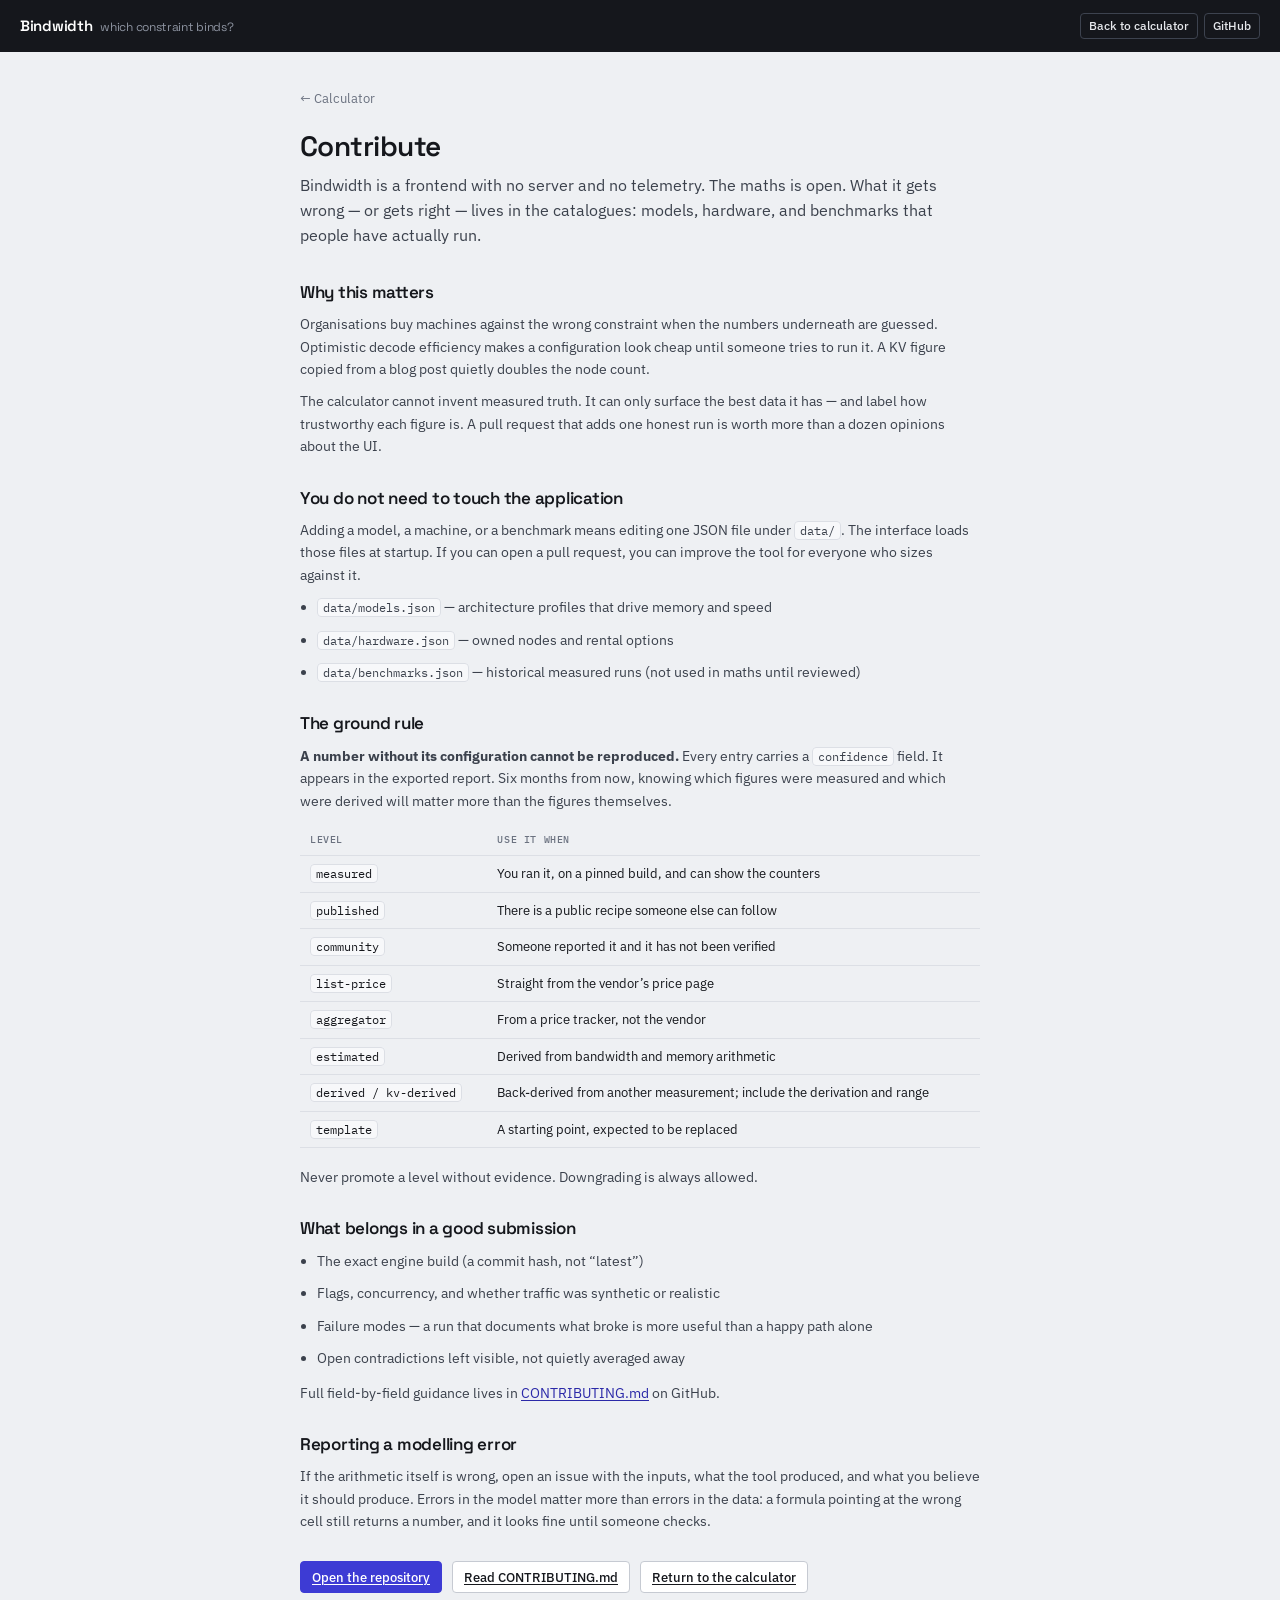
==== contribute.html @ a0e7122f "Publish realistic LLM sizing calculator Add evidence-aware capacity, TCO, eligibility, migration, an" ====
<!doctype html>
<html lang="en">
<head>
<meta charset="utf-8" />
<meta name="viewport" content="width=device-width, initial-scale=1, viewport-fit=cover" />
<title>Contribute — Bindwidth</title>
<meta name="description" content="Why Bindwidth needs measured runs, and how to contribute a model, machine, or benchmark by editing one JSON file." />
<meta name="author" content="Juxhin Radhima" />
<meta name="color-scheme" content="light" />

<link rel="preconnect" href="https://fonts.googleapis.com" />
<link rel="preconnect" href="https://fonts.gstatic.com" crossorigin />
<link href="https://fonts.googleapis.com/css2?family=IBM+Plex+Mono:wght@400;500;600&family=IBM+Plex+Sans:wght@400;500;600&family=Space+Grotesk:wght@500;600;700&display=swap" rel="stylesheet" />
<link rel="stylesheet" href="./assets/styles.css?v=11" />
<link rel="icon" href="data:image/svg+xml,<svg xmlns='http://www.w3.org/2000/svg' viewBox='0 0 32 32'><rect width='32' height='32' rx='6' fill='%2315171c'/><rect x='6' y='8' width='9' height='3.5' rx='1.75' fill='%23565d6b'/><rect x='6' y='14.25' width='20' height='3.5' rx='1.75' fill='%23d4870f'/><rect x='6' y='20.5' width='13' height='3.5' rx='1.75' fill='%23565d6b'/></svg>" />
</head>
<body>
  <header class="masthead masthead-solo">
    <a class="wordmark" href="./" style="color:#fff;text-decoration:none">
      Bindwidth <span class="dim">which constraint binds?</span>
    </a>
    <div class="spacer"></div>
    <div class="masthead-tools">
      <div class="masthead-actions">
        <a class="btn ghost-dark sm" href="./">Back to calculator</a>
        <a class="btn ghost-dark sm" href="https://github.com/juxhinr/bindwidth" target="_blank" rel="noopener">GitHub</a>
      </div>
    </div>
  </header>

  <main class="page">
    <a class="page-back" href="./">← Calculator</a>
    <h1>Contribute</h1>
    <p class="lede">
      Bindwidth is a frontend with no server and no telemetry. The maths is open.
      What it gets wrong — or gets right — lives in the catalogues: models, hardware,
      and benchmarks that people have actually run.
    </p>

    <h2>Why this matters</h2>
    <p>
      Organisations buy machines against the wrong constraint when the numbers underneath
      are guessed. Optimistic decode efficiency makes a configuration look cheap until
      someone tries to run it. A KV figure copied from a blog post quietly doubles the
      node count.
    </p>
    <p>
      The calculator cannot invent measured truth. It can only surface the best data it
      has — and label how trustworthy each figure is. A pull request that adds one honest
      run is worth more than a dozen opinions about the UI.
    </p>

    <h2>You do not need to touch the application</h2>
    <p>
      Adding a model, a machine, or a benchmark means editing one JSON file under
      <code>data/</code>. The interface loads those files at startup. If you can open a
      pull request, you can improve the tool for everyone who sizes against it.
    </p>
    <ul>
      <li><code>data/models.json</code> — architecture profiles that drive memory and speed</li>
      <li><code>data/hardware.json</code> — owned nodes and rental options</li>
      <li><code>data/benchmarks.json</code> — historical measured runs (not used in maths until reviewed)</li>
    </ul>

    <h2>The ground rule</h2>
    <p>
      <strong>A number without its configuration cannot be reproduced.</strong>
      Every entry carries a <code>confidence</code> field. It appears in the exported
      report. Six months from now, knowing which figures were measured and which were
      derived will matter more than the figures themselves.
    </p>
    <div class="levels-wrap">
      <table class="levels">
        <thead>
          <tr><th>Level</th><th>Use it when</th></tr>
        </thead>
        <tbody>
          <tr><td><code>measured</code></td><td>You ran it, on a pinned build, and can show the counters</td></tr>
          <tr><td><code>published</code></td><td>There is a public recipe someone else can follow</td></tr>
          <tr><td><code>community</code></td><td>Someone reported it and it has not been verified</td></tr>
          <tr><td><code>list-price</code></td><td>Straight from the vendor’s price page</td></tr>
          <tr><td><code>aggregator</code></td><td>From a price tracker, not the vendor</td></tr>
          <tr><td><code>estimated</code></td><td>Derived from bandwidth and memory arithmetic</td></tr>
          <tr><td><code>derived / kv-derived</code></td><td>Back-derived from another measurement; include the derivation and range</td></tr>
          <tr><td><code>template</code></td><td>A starting point, expected to be replaced</td></tr>
        </tbody>
      </table>
    </div>
    <p>Never promote a level without evidence. Downgrading is always allowed.</p>

    <h2>What belongs in a good submission</h2>
    <ul>
      <li>The exact engine build (a commit hash, not “latest”)</li>
      <li>Flags, concurrency, and whether traffic was synthetic or realistic</li>
      <li>Failure modes — a run that documents what broke is more useful than a happy path alone</li>
      <li>Open contradictions left visible, not quietly averaged away</li>
    </ul>
    <p>
      Full field-by-field guidance lives in
      <a href="https://github.com/juxhinr/bindwidth/blob/main/CONTRIBUTING.md" target="_blank" rel="noopener">CONTRIBUTING.md</a>
      on GitHub.
    </p>

    <h2>Reporting a modelling error</h2>
    <p>
      If the arithmetic itself is wrong, open an issue with the inputs, what the tool
      produced, and what you believe it should produce. Errors in the model matter more
      than errors in the data: a formula pointing at the wrong cell still returns a
      number, and it looks fine until someone checks.
    </p>

    <div class="cta-row">
      <a class="btn primary" href="https://github.com/juxhinr/bindwidth" target="_blank" rel="noopener">Open the repository</a>
      <a class="btn" href="https://github.com/juxhinr/bindwidth/blob/main/CONTRIBUTING.md" target="_blank" rel="noopener">Read CONTRIBUTING.md</a>
      <a class="btn" href="./">Return to the calculator</a>
    </div>
  </main>
</body>
</html>
---- assets/styles.css ----
/* ==========================================================================
   Bindwidth — an instrument, not a landing page.
   Palette taken from lab equipment: cool paper, graphite ink, a single
   indigo for action and an amber that means "this is the limit that binds".
   ========================================================================== */

:root {
  --ink:        #15171c;
  --ink-2:      #3b414c;
  --muted:      #6b7280;
  --faint:      #9aa1ac;
  --canvas:     #eef0f3;
  --panel:      #ffffff;
  --panel-2:    #f7f8fa;
  --line:       #dcdfe5;
  --line-2:     #c6cad2;

  --accent:     #3d3bd4;
  --accent-ink: #2b29a8;
  --accent-bg:  #ececfb;

  --bind:       #a45a06;   /* the binding constraint */
  --bind-bg:    #fdf3e3;
  --ok:         #0f6b47;
  --ok-bg:      #e6f3ed;
  --warn:       #a45a06;
  --bad:        #a8201c;
  --bad-bg:     #fbeceb;

  --r:   6px;
  --r-s: 4px;

  --shadow: 0 1px 2px rgba(21,23,28,.06), 0 4px 14px rgba(21,23,28,.05);

  --mono: "IBM Plex Mono", ui-monospace, SFMono-Regular, Menlo, monospace;
  --sans: "IBM Plex Sans", -apple-system, BlinkMacSystemFont, "Segoe UI", sans-serif;
  --display: "Space Grotesk", var(--sans);

  --safe-top: env(safe-area-inset-top, 0px);
  --safe-bottom: env(safe-area-inset-bottom, 0px);
  --safe-left: env(safe-area-inset-left, 0px);
  --safe-right: env(safe-area-inset-right, 0px);
  /* Banner content ~37px; grow with notch padding so sticky masthead clears it */
  --banner-h: calc(37px + var(--safe-top));
  --masthead-h: 52px;
}

* { box-sizing: border-box; }

html, body { height: 100%; }

html {
  overflow-x: hidden; /* fallback */
  overflow-x: clip;
}

body {
  margin: 0;
  background: var(--canvas);
  color: var(--ink);
  font-family: var(--sans);
  font-size: 14px;
  line-height: 1.5;
  -webkit-font-smoothing: antialiased;
  overflow-x: hidden;
  overflow-x: clip;
  padding-left: var(--safe-left);
  padding-right: var(--safe-right);
  max-width: 100%;
}

h1, h2, h3, h4 { font-family: var(--display); font-weight: 600; letter-spacing: -.015em; margin: 0; }

a { color: var(--accent-ink); text-decoration-thickness: 1px; text-underline-offset: 2px; }
a:hover { color: var(--accent); }

:focus-visible { outline: 2px solid var(--accent); outline-offset: 2px; border-radius: var(--r-s); }

/* ---------- shell ---------- */

.app {
  display: flex; flex-direction: column;
  min-height: 100vh;
  min-height: 100dvh;
  width: 100%;
  max-width: 100%;
  min-width: 0;
  overflow-x: clip;
}

.contrib-banner {
  display: block;
  position: sticky; top: 0; z-index: 50;
  background: #f3e2c4;
  color: var(--ink);
  border-bottom: 1px solid #d9b87a;
  padding: 9px 20px;
  padding-top: calc(9px + var(--safe-top));
  font-size: 12.5px;
  line-height: 1.4;
  text-align: center;
  text-decoration: none;
}
.contrib-banner:hover { background: #edd6a8; }
.contrib-banner em { font-style: normal; font-weight: 600; color: var(--bind); }
.contrib-banner .go {
  display: inline-block; margin-left: 8px;
  color: var(--accent-ink); font-weight: 500; white-space: nowrap;
}

.masthead {
  background: var(--ink);
  color: #fff;
  padding: 0 20px;
  display: flex; align-items: center; gap: 18px;
  min-height: var(--masthead-h);
  position: sticky; top: var(--banner-h); z-index: 40;
  width: 100%;
  max-width: 100%;
  min-width: 0;
}
.masthead .wordmark {
  font-family: var(--display); font-weight: 600; font-size: 15px; letter-spacing: -.02em;
  display: flex; align-items: baseline; gap: 8px;
  flex-shrink: 0;
}
.masthead .wordmark span.dim { color: #8d93a0; font-weight: 400; font-size: 12px; }
.masthead .spacer { flex: 1; min-width: 8px; }
.masthead-tools {
  display: flex; align-items: center; gap: 8px;
  min-width: 0;
}
.masthead-actions {
  display: flex; align-items: center; gap: 6px;
  flex-shrink: 0;
}
.masthead .scenario {
  background: #24272f; border: 1px solid #343945; color: #fff;
  border-radius: var(--r-s); padding: 5px 9px; font-size: 12.5px; font-family: var(--sans);
  min-width: 160px; max-width: 220px;
}
.masthead .scenario::placeholder { color: #7b818e; }
.masthead-solo { top: 0; padding-top: var(--safe-top); }
.masthead a.btn { text-decoration: none; display: inline-flex; align-items: center; }

.btn {
  font: inherit; font-size: 12.5px; font-weight: 500;
  border-radius: var(--r-s); padding: 6px 11px; cursor: pointer;
  border: 1px solid var(--line-2); background: var(--panel); color: var(--ink);
  white-space: nowrap; transition: background .12s, border-color .12s;
}
.btn:hover { background: var(--panel-2); border-color: var(--muted); }
.btn.primary { background: var(--accent); border-color: var(--accent); color: #fff; }
.btn.primary:hover { background: var(--accent-ink); border-color: var(--accent-ink); }
.btn.ghost-dark { background: transparent; border-color: #3d434f; color: #e6e8ec; }
.btn.ghost-dark:hover { background: #262a33; border-color: #555c6a; }
.btn.sm { padding: 3px 8px; font-size: 11.5px; }

/* ---------- nav ---------- */

.tabs {
  background: var(--panel); border-bottom: 1px solid var(--line);
  padding: 0 20px; display: flex; gap: 2px;
  overflow-x: auto;
  overscroll-behavior-x: contain;
  position: sticky; top: calc(var(--banner-h) + var(--masthead-h)); z-index: 30;
  -webkit-overflow-scrolling: touch;
  scrollbar-width: none;
  width: 100%;
  max-width: 100%;
  min-width: 0; /* flex column default min-width:auto expands the page to fit all tabs */
}
.tabs::-webkit-scrollbar { display: none; }
.tab {
  border: 0; background: none; font: inherit; font-size: 13px;
  padding: 11px 13px; cursor: pointer; color: var(--muted);
  border-bottom: 2px solid transparent; white-space: nowrap;
  flex-shrink: 0;
}
.tab:hover { color: var(--ink); }
.tab[aria-current="page"] { color: var(--ink); border-bottom-color: var(--accent); font-weight: 500; }
.tab .idx { font-family: var(--mono); font-size: 10.5px; color: var(--faint); margin-right: 6px; }
.tab[aria-current="page"] .idx { color: var(--accent); }

/* ---------- layout ---------- */

.main {
  flex: 1;
  padding: 22px 20px calc(90px + var(--safe-bottom));
  max-width: 1360px; width: 100%; margin: 0 auto;
  min-width: 0;
}
.stack { display: flex; flex-direction: column; gap: 18px; min-width: 0; }
.grid { display: grid; gap: 18px; min-width: 0; }
.grid.two { grid-template-columns: repeat(auto-fit, minmax(min(340px, 100%), 1fr)); }
.grid.three { grid-template-columns: repeat(auto-fit, minmax(min(250px, 100%), 1fr)); }
.domain-note { grid-column: span 2; min-width: 0; }

.panel { background: var(--panel); border: 1px solid var(--line); border-radius: var(--r); box-shadow: var(--shadow); min-width: 0; }
.panel > header {
  padding: 13px 16px; border-bottom: 1px solid var(--line);
  display: flex; align-items: baseline; gap: 10px; flex-wrap: wrap;
}
.panel > header h2 { font-size: 14.5px; }
.panel > header .hint { font-size: 12px; color: var(--muted); font-weight: 400; }
.panel > header select { max-width: min(100%, 280px); }
.panel > .body { padding: 16px; min-width: 0; }
.panel > .body.tight { padding: 0; }

.lede { font-size: 13.5px; color: var(--ink-2); max-width: 76ch; }
.lede strong { color: var(--ink); }

/* ---------- fields ---------- */

.field { display: grid; grid-template-columns: 1fr minmax(96px, 128px); gap: 10px; align-items: center; padding: 7px 0; min-width: 0; }
.field + .field { border-top: 1px dotted var(--line); }
.field label { font-size: 13px; min-width: 0; overflow-wrap: anywhere; }
.field .sub { display: block; font-size: 11.5px; color: var(--muted); line-height: 1.4; margin-top: 2px; }
.field .unit { font-family: var(--mono); font-size: 10.5px; color: var(--faint); text-transform: uppercase; letter-spacing: .04em; }

input[type="number"], input[type="text"], select {
  font: inherit; font-family: var(--mono); font-size: 13px;
  width: 100%; max-width: 100%; padding: 5px 8px; text-align: right;
  border: 1px solid var(--line-2); border-radius: var(--r-s);
  background: var(--panel); color: var(--ink);
  min-width: 0;
}
select { text-align: left; font-family: var(--sans); }
input:focus, select:focus { border-color: var(--accent); }
input[type="checkbox"] { width: 15px; height: 15px; accent-color: var(--accent); }
.field.check { grid-template-columns: 1fr auto; }

.derived input { background: var(--accent-bg); border-color: transparent; color: var(--accent-ink); font-weight: 600; }

/* ---------- tables ---------- */

.tbl { width: 100%; border-collapse: collapse; font-size: 12.5px; }
.tbl th {
  text-align: left; font-weight: 600; font-size: 10.5px; text-transform: uppercase;
  letter-spacing: .05em; color: var(--muted); padding: 9px 12px;
  border-bottom: 1px solid var(--line); background: var(--panel-2); white-space: nowrap;
}
.tbl td { padding: 9px 12px; border-bottom: 1px solid var(--line); vertical-align: top; }
.tbl tr:last-child td { border-bottom: 0; }
.tbl tbody tr:hover { background: var(--panel-2); }
.tbl .num { text-align: right; font-family: var(--mono); font-variant-numeric: tabular-nums; white-space: nowrap; }
.tbl .strong { font-weight: 600; }
.tbl-wrap {
  overflow-x: auto;
  overscroll-behavior-x: contain;
  -webkit-overflow-scrolling: touch;
  width: 100%;
  max-width: 100%;
  min-width: 0;
}
tr.is-best td { background: var(--ok-bg); }
tr.is-best:hover td { background: #dcefe6; }
tr.is-dead td { color: var(--faint); }

/* ---------- signature: the constraint ladder ---------- */

.ladder { display: flex; flex-direction: column; gap: 3px; min-width: 168px; }
.rung { display: grid; grid-template-columns: 70px 1fr 30px; align-items: center; gap: 7px; }
.rung .k { font-family: var(--mono); font-size: 9.5px; text-transform: uppercase; letter-spacing: .05em; color: var(--faint); }
.rung .track { height: 7px; background: var(--panel-2); border: 1px solid var(--line); border-radius: 99px; overflow: hidden; }
.rung .fill { height: 100%; background: var(--line-2); transition: width .3s ease; }
.rung .v { font-family: var(--mono); font-size: 10.5px; color: var(--muted); text-align: right; }
.rung.binds .k { color: var(--bind); font-weight: 700; }
.rung.binds .fill { background: var(--bind); }
.rung.binds .v { color: var(--bind); font-weight: 700; }
.ladder-note { font-size: 10.5px; color: var(--muted); margin-top: 5px; }
.ladder-note b { color: var(--bind); }

/* ---------- badges ---------- */

.badge {
  display: inline-block; font-family: var(--mono); font-size: 10px;
  text-transform: uppercase; letter-spacing: .05em; padding: 2px 6px;
  border-radius: 3px; border: 1px solid var(--line-2); background: var(--panel-2); color: var(--muted);
  white-space: nowrap;
}
.badge.measured   { background: var(--ok-bg);   color: var(--ok);   border-color: #b9dccb; }
.badge.published  { background: var(--accent-bg); color: var(--accent-ink); border-color: #c9c9f2; }
.badge.community  { background: var(--bind-bg); color: var(--bind); border-color: #e8d3ae; }
.badge.estimated  { background: var(--bind-bg); color: var(--bind); border-color: #e8d3ae; }
.badge.kv-derived { background: var(--bad-bg); color: var(--bad); border-color: #eec6c4; }
.badge.derived     { background: var(--bind-bg); color: var(--bind); border-color: #e8d3ae; }
.badge.list-price  { background: var(--panel-2); color: var(--ink-2); }
.badge.aggregator  { background: var(--panel-2); color: var(--ink-2); border-style: dashed; }
.badge.template   { background: var(--panel-2); }
.badge.bad        { background: var(--bad-bg);  color: var(--bad);  border-color: #eec6c4; }
.badge.ok         { background: var(--ok-bg);   color: var(--ok);   border-color: #b9dccb; }
.badge.sovereign  { background: var(--ok-bg);   color: var(--ok);   border-color: #b9dccb; }
.badge.nonsov     { background: var(--bad-bg);  color: var(--bad);  border-color: #eec6c4; }

/* ---------- readouts ---------- */

.readouts {
  display: grid;
  grid-template-columns: repeat(auto-fit, minmax(min(155px, 100%), 1fr));
  gap: 1px; background: var(--line); border: 1px solid var(--line);
  border-radius: var(--r); overflow: hidden;
}
.readout { background: var(--panel); padding: 12px 14px; min-width: 0; }
.readout .k { font-family: var(--mono); font-size: 10px; text-transform: uppercase; letter-spacing: .06em; color: var(--muted); }
.readout .v {
  font-family: var(--display); font-size: 21px; font-weight: 600; margin-top: 3px;
  font-variant-numeric: tabular-nums; letter-spacing: -.02em;
  overflow-wrap: anywhere;
}
.readout .n { font-size: 11.5px; color: var(--muted); margin-top: 2px; line-height: 1.35; }
.readout.hi .v { color: var(--accent-ink); }
.readout.warn .v { color: var(--bind); }
.readout.bad .v { color: var(--bad); }
.readout.good .v { color: var(--ok); }

/* ---------- verdict bar ---------- */

.verdict {
  position: fixed; left: 0; right: 0; bottom: 0; z-index: 35;
  background: var(--ink); color: #fff;
  display: flex; align-items: center; gap: 22px;
  padding: 9px 20px;
  padding-bottom: calc(9px + var(--safe-bottom));
  padding-left: calc(20px + var(--safe-left));
  padding-right: calc(20px + var(--safe-right));
  overflow-x: auto;
  -webkit-overflow-scrolling: touch;
  scrollbar-width: none;
  box-shadow: 0 -2px 14px rgba(21,23,28,.16);
}
.verdict::-webkit-scrollbar { display: none; }
.verdict .cell { display: flex; flex-direction: column; gap: 1px; white-space: nowrap; flex-shrink: 0; }
.verdict .k { font-family: var(--mono); font-size: 9.5px; text-transform: uppercase; letter-spacing: .06em; color: #8d93a0; }
.verdict .v { font-family: var(--display); font-size: 15px; font-weight: 600; font-variant-numeric: tabular-nums; }
.verdict .v.pos { color: #ff9d4d; }
.verdict .v.neg { color: #6ee7a8; }
.verdict .spacer { flex: 1; min-width: 8px; }
.verdict .btn.primary {
  background: var(--accent); border-color: var(--accent); color: #fff;
  flex-shrink: 0;
  position: sticky; right: 0;
  /* Keep the CTA legible while the bar scrolls underneath */
  box-shadow: -12px 0 12px 4px var(--ink);
}
.verdict .btn.primary:hover { background: var(--accent-ink); border-color: var(--accent-ink); }

/* ---------- notes ---------- */

.note { font-size: 12.5px; line-height: 1.55; color: var(--ink-2); border-left: 2px solid var(--line-2); padding: 2px 0 2px 12px; }
.note.warn { border-left-color: var(--bind); background: var(--bind-bg); padding: 9px 12px; border-radius: 0 var(--r-s) var(--r-s) 0; }
.note.bad  { border-left-color: var(--bad); background: var(--bad-bg); padding: 9px 12px; border-radius: 0 var(--r-s) var(--r-s) 0; }
.note.info { border-left-color: var(--accent); background: var(--accent-bg); padding: 9px 12px; border-radius: 0 var(--r-s) var(--r-s) 0; }
.note b, .note strong { font-weight: 600; }

.kv { display: grid; grid-template-columns: 1fr auto; gap: 7px 14px; font-size: 12.5px; }
.kv dt { color: var(--muted); }
.kv dd { margin: 0; font-family: var(--mono); font-variant-numeric: tabular-nums; text-align: right; }

.sectionlabel {
  font-family: var(--mono); font-size: 10px; text-transform: uppercase;
  letter-spacing: .09em; color: var(--faint); margin: 2px 0 8px;
}

/* ---------- footer ---------- */

.foot {
  border-top: 1px solid var(--line); background: var(--panel);
  padding: 26px 20px 34px; margin-top: 26px;
  /* keep credits above the fixed .verdict bar */
  margin-bottom: calc(64px + var(--safe-bottom));
}
.foot-in {
  max-width: 1360px; margin: 0 auto; display: grid; gap: 22px;
  grid-template-columns: repeat(auto-fit, minmax(min(250px, 100%), 1fr));
}
.foot h4 { font-size: 12px; text-transform: uppercase; letter-spacing: .07em; color: var(--muted); margin-bottom: 7px; }
.foot p { margin: 0 0 8px; font-size: 12.5px; color: var(--ink-2); line-height: 1.55; }
.sponsor { border: 1px solid var(--line); border-radius: var(--r); padding: 14px; background: var(--panel-2); }
.sponsor .name { font-family: var(--display); font-weight: 600; font-size: 15px; }
.sponsor .tag { font-size: 12px; color: var(--muted); margin: 2px 0 8px; }

/* ---------- misc ---------- */

.row { display: flex; gap: 8px; align-items: center; flex-wrap: wrap; }
.muted { color: var(--muted); }
.small { font-size: 12px; }
.mono { font-family: var(--mono); font-variant-numeric: tabular-nums; }
.hidden-file { position: absolute; width: 1px; height: 1px; opacity: 0; pointer-events: none; }
.toast {
  position: fixed;
  bottom: calc(62px + var(--safe-bottom));
  left: 50%; transform: translateX(-50%);
  background: var(--ink); color: #fff; padding: 9px 15px; border-radius: var(--r);
  font-size: 12.5px; z-index: 60; box-shadow: var(--shadow);
  max-width: min(90vw, 420px);
  text-align: center;
}
.toast.err { background: var(--bad); }

/* ---------- first-visit wizard ---------- */

.wizard-overlay {
  position: fixed; inset: 0; z-index: 80;
  background: rgba(21, 23, 28, 0.55);
  display: flex; align-items: center; justify-content: center;
  padding: max(20px, var(--safe-top)) max(20px, var(--safe-right)) max(20px, var(--safe-bottom)) max(20px, var(--safe-left));
  animation: wizard-fade .18s ease;
}
.wizard {
  width: min(560px, 100%);
  max-height: min(92vh, 720px);
  background: var(--panel);
  border: 1px solid var(--line);
  border-radius: var(--r);
  box-shadow: 0 8px 40px rgba(21, 23, 28, 0.28);
  display: flex; flex-direction: column;
  overflow: hidden;
  animation: wizard-rise .2s ease;
  min-width: 0;
}
.wizard-progress {
  display: flex; gap: 0;
  border-bottom: 1px solid var(--line);
  background: var(--panel-2);
  padding: 0 8px;
  flex-shrink: 0;
}
.wizard-step {
  flex: 1;
  display: flex; align-items: center; gap: 6px;
  padding: 11px 8px;
  border-bottom: 2px solid transparent;
  color: var(--faint);
  min-width: 0;
}
.wizard-step.is-done { color: var(--muted); }
.wizard-step.is-current {
  color: var(--ink);
  border-bottom-color: var(--accent);
}
.wizard-step-idx {
  font-family: var(--mono); font-size: 10px; letter-spacing: .04em;
  color: inherit; opacity: .7; flex-shrink: 0;
}
.wizard-step.is-current .wizard-step-idx { color: var(--accent); opacity: 1; }
.wizard-step-label {
  font-size: 12px; font-weight: 500; white-space: nowrap;
  overflow: hidden; text-overflow: ellipsis;
}
.wizard-body {
  padding: 22px 22px 8px;
  overflow-y: auto;
  flex: 1;
}
.wizard-body h2 {
  font-size: 20px;
  margin: 0 0 10px;
  letter-spacing: -.02em;
}
.wizard-fields { margin-top: 14px; }
.wizard-fields .field { grid-template-columns: 1fr 110px; }
.wizard-select { grid-template-columns: 1fr 1.2fr !important; }
.wizard-select select { text-align: left; }
.wizard-model-meta {
  margin-top: 14px;
  padding: 12px 14px;
  background: var(--panel-2);
  border: 1px solid var(--line);
  border-radius: var(--r-s);
}
.wizard-ladder {
  margin-top: 16px;
  padding: 14px;
  border: 1px solid var(--line);
  border-radius: var(--r-s);
  background: var(--panel-2);
}
.wizard-actions {
  display: flex; align-items: center; gap: 8px; flex-wrap: wrap;
  padding: 14px 22px 18px;
  border-top: 1px solid var(--line);
  flex-shrink: 0;
}
.wizard-actions .spacer { flex: 1; min-width: 8px; }
.wizard-actions .btn { min-height: 40px; }

@keyframes wizard-fade {
  from { opacity: 0; }
  to { opacity: 1; }
}
@keyframes wizard-rise {
  from { opacity: 0; transform: translateY(10px); }
  to { opacity: 1; transform: translateY(0); }
}

details.expand { border-top: 1px solid var(--line); }
details.expand summary { cursor: pointer; padding: 9px 12px; font-size: 12.5px; color: var(--muted); list-style: none; }
details.expand summary::-webkit-details-marker { display: none; }
details.expand summary::before { content: "▸ "; color: var(--faint); }
details.expand[open] summary::before { content: "▾ "; }
details.expand summary:hover { color: var(--ink); background: var(--panel-2); }
details.expand .inner { padding: 0 12px 14px; font-size: 12.5px; color: var(--ink-2); line-height: 1.6; }

@media (prefers-reduced-motion: reduce) {
  * { animation: none !important; transition: none !important; }
}

/* ---------- contribute page ---------- */

.page {
  max-width: 720px;
  margin: 0 auto;
  padding: 36px 20px 80px;
}
.page-back {
  display: inline-block;
  font-size: 12.5px;
  color: var(--muted);
  text-decoration: none;
  margin-bottom: 22px;
}
.page-back:hover { color: var(--ink); }
.page h1 {
  font-family: var(--display);
  font-size: 28px;
  font-weight: 600;
  letter-spacing: -.02em;
  margin: 0 0 10px;
  line-height: 1.2;
}
.page .lede {
  font-size: 16px;
  color: var(--ink-2);
  line-height: 1.55;
  margin: 0 0 32px;
}
.page h2 {
  font-family: var(--display);
  font-size: 17px;
  font-weight: 600;
  margin: 28px 0 8px;
}
.page p, .page li {
  font-size: 14px;
  color: var(--ink-2);
  line-height: 1.6;
  margin: 0 0 10px;
}
.page ul { margin: 0 0 12px; padding-left: 1.2em; }
.page code {
  font-family: var(--mono);
  font-size: 12px;
  background: var(--panel-2);
  border: 1px solid var(--line);
  border-radius: var(--r-s);
  padding: 1px 5px;
}
.page .levels-wrap { width: 100%; max-width: 100%; margin: 12px 0 18px; }
.page .levels {
  width: 100%;
  border-collapse: collapse;
  font-size: 13px;
  margin: 0;
}
.page .levels th, .page .levels td {
  text-align: left;
  padding: 8px 10px;
  border-bottom: 1px solid var(--line);
  vertical-align: top;
}
.page .levels th {
  font-family: var(--mono);
  font-size: 10px;
  text-transform: uppercase;
  letter-spacing: .06em;
  color: var(--muted);
  font-weight: 500;
}
.page .levels code { font-size: 11.5px; }
.page .cta-row { display: flex; flex-wrap: wrap; gap: 10px; margin-top: 28px; }

/* ---------- responsive (after page styles so they win) ---------- */

@media (max-width: 720px) {
  .contrib-banner {
    position: static; /* free the sticky top band for the masthead */
    padding: 8px 14px;
    font-size: 12px;
    text-align: left;
  }
  .contrib-banner .go {
    display: block;
    margin: 4px 0 0;
    white-space: normal;
  }

  .masthead {
    top: 0;
    flex-wrap: wrap;
    padding: 10px 14px;
    padding-top: calc(10px + var(--safe-top));
    gap: 8px 12px;
    align-items: center;
  }
  .masthead .wordmark span.dim { display: none; }
  .masthead .spacer { display: none; }
  .masthead-tools {
    flex: 1 1 100%;
    flex-direction: column;
    align-items: stretch;
    gap: 8px;
  }
  .masthead .scenario {
    min-width: 0;
    max-width: none;
    width: 100%;
    font-size: 16px; /* avoid iOS focus zoom */
    padding: 8px 10px;
  }
  .masthead-actions {
    overflow-x: auto;
    -webkit-overflow-scrolling: touch;
    scrollbar-width: none;
    padding-bottom: 1px;
  }
  .masthead-actions::-webkit-scrollbar { display: none; }
  .masthead-actions .btn {
    flex-shrink: 0;
    min-height: 36px;
    padding: 6px 10px;
  }

  /* Tabs scroll with content on small screens — sticky masthead already uses the top band */
  .tabs {
    position: static;
    top: auto;
    padding: 0 10px;
  }
  .tab {
    padding: 12px 11px;
    font-size: 12.5px;
    min-height: 44px;
  }

  .main { padding: 16px 14px calc(108px + var(--safe-bottom)); }

  .field {
    grid-template-columns: 1fr;
    gap: 4px;
    align-items: stretch;
    padding: 10px 0;
  }
  .field input,
  .field select {
    text-align: left;
    font-size: 16px; /* avoid iOS focus zoom */
    padding: 8px 10px;
  }
  .field.check { grid-template-columns: 1fr auto; align-items: center; }
  .wizard-fields .field { grid-template-columns: 1fr; }

  .panel > header {
    flex-direction: column;
    align-items: stretch;
    gap: 8px;
  }
  .panel > header select {
    max-width: none;
    width: 100%;
    font-size: 16px;
    text-align: left;
  }

  .readouts { grid-template-columns: repeat(2, minmax(0, 1fr)); }
  .readout { padding: 10px 12px; }
  .readout .v { font-size: 18px; }

  .domain-note { grid-column: 1 / -1; }

  .kv { gap: 6px 10px; font-size: 12px; }
  .kv dd { overflow-wrap: anywhere; }

  .verdict {
    gap: 14px;
    padding: 8px 14px;
    padding-bottom: calc(8px + var(--safe-bottom));
    padding-left: calc(14px + var(--safe-left));
    padding-right: calc(14px + var(--safe-right));
  }
  .verdict .v { font-size: 14px; }
  .verdict .btn.primary { min-height: 36px; }

  .foot { padding: 22px 14px 28px; }
  .foot-in { grid-template-columns: 1fr; }

  .btn { min-height: 36px; }
  .btn.sm { min-height: 32px; }

  .wizard-overlay {
    padding: 0;
    align-items: stretch;
  }
  .wizard {
    width: 100%;
    height: 100%;
    max-height: 100vh;
    max-height: 100dvh;
    border-radius: 0;
    border: 0;
  }
  .wizard-step-label { display: none; }
  .wizard-step { justify-content: center; padding: 12px 6px; }
  .wizard-body { padding: 18px 16px 8px; }
  .wizard-body h2 { font-size: 18px; }
  .wizard-actions {
    padding: 12px 16px calc(12px + var(--safe-bottom));
  }
  .wizard-actions .spacer { flex-basis: 100%; height: 0; margin: 0; min-width: 0; display: none; }
  .wizard-select { grid-template-columns: 1fr !important; }
  .wizard-select select {
    margin-top: 4px;
    font-size: 16px;
    text-align: left;
  }

  .page { padding: 24px 14px 60px; }
  .page h1 { font-size: 24px; }
  .page .lede { font-size: 15px; }
  .page .levels-wrap {
    width: 100%;
    max-width: 100%;
    overflow-x: auto;
    -webkit-overflow-scrolling: touch;
    overscroll-behavior-x: contain;
  }
  .page .levels { width: max-content; min-width: 100%; }
}

@media (max-width: 400px) {
  .readouts { grid-template-columns: 1fr; }
  .wizard-actions .btn { flex: 1 1 calc(50% - 4px); }
  .wizard-actions .btn.primary { flex: 1 1 100%; }
}

@media print {
  .contrib-banner, .masthead, .tabs, .verdict, .foot, .wizard-overlay { display: none; }
  .panel { break-inside: avoid; box-shadow: none; }
}
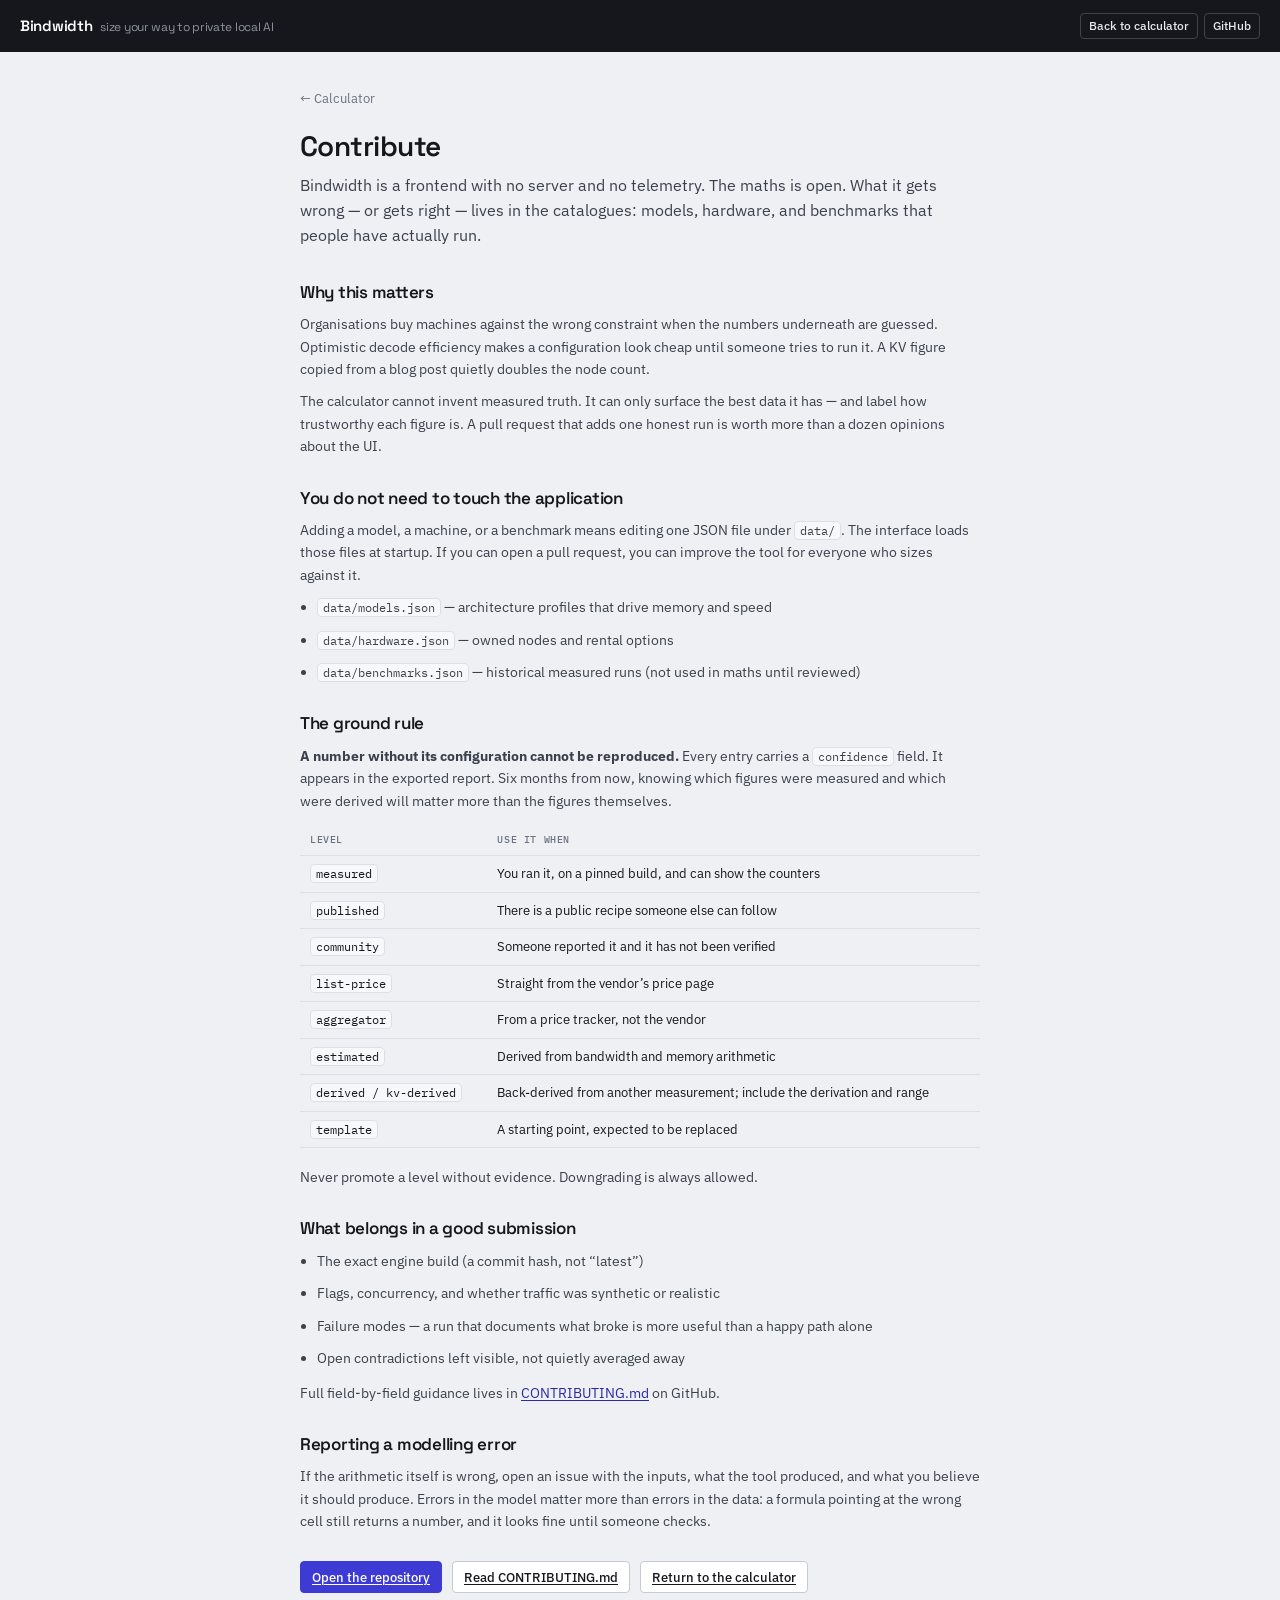
==== commit 6de901fd: "Add guided-setup scenario presets and keep non-EU rentals as reference. Preset patches set realistic" ====
--- a/contribute.html
+++ b/contribute.html
@@ -11,13 +11,13 @@
 <link rel="preconnect" href="https://fonts.googleapis.com" />
 <link rel="preconnect" href="https://fonts.gstatic.com" crossorigin />
 <link href="https://fonts.googleapis.com/css2?family=IBM+Plex+Mono:wght@400;500;600&family=IBM+Plex+Sans:wght@400;500;600&family=Space+Grotesk:wght@500;600;700&display=swap" rel="stylesheet" />
-<link rel="stylesheet" href="./assets/styles.css?v=11" />
+<link rel="stylesheet" href="./assets/styles.css?v=13" />
 <link rel="icon" href="data:image/svg+xml,<svg xmlns='http://www.w3.org/2000/svg' viewBox='0 0 32 32'><rect width='32' height='32' rx='6' fill='%2315171c'/><rect x='6' y='8' width='9' height='3.5' rx='1.75' fill='%23565d6b'/><rect x='6' y='14.25' width='20' height='3.5' rx='1.75' fill='%23d4870f'/><rect x='6' y='20.5' width='13' height='3.5' rx='1.75' fill='%23565d6b'/></svg>" />
 </head>
 <body>
   <header class="masthead masthead-solo">
     <a class="wordmark" href="./" style="color:#fff;text-decoration:none">
-      Bindwidth <span class="dim">which constraint binds?</span>
+      Bindwidth <span class="dim">size your way to private local AI</span>
     </a>
     <div class="spacer"></div>
     <div class="masthead-tools">
--- a/assets/styles.css
+++ b/assets/styles.css
@@ -469,6 +469,60 @@
   border: 1px solid var(--line);
   border-radius: var(--r-s);
 }
+.wizard-scenario-groups {
+  display: flex;
+  flex-direction: column;
+  gap: 16px;
+  margin-top: 14px;
+}
+.wizard-scenario-group h3 {
+  margin: 0 0 8px;
+  font-size: 12px;
+  font-weight: 600;
+  letter-spacing: .04em;
+  text-transform: uppercase;
+  color: var(--muted);
+}
+.wizard-scenario-grid {
+  display: grid;
+  grid-template-columns: repeat(2, minmax(0, 1fr));
+  gap: 8px;
+}
+.wizard-scenario-card {
+  display: flex;
+  flex-direction: column;
+  gap: 6px;
+  text-align: left;
+  padding: 12px 12px 11px;
+  border: 1px solid var(--line);
+  border-radius: var(--r-s);
+  background: var(--panel-2);
+  color: inherit;
+  cursor: pointer;
+  font: inherit;
+  min-height: 96px;
+  transition: border-color .12s ease, background .12s ease, box-shadow .12s ease;
+}
+.wizard-scenario-card strong {
+  font-size: 13.5px;
+  font-weight: 600;
+  letter-spacing: -.01em;
+}
+.wizard-scenario-card span {
+  font-size: 12px;
+  line-height: 1.45;
+  color: var(--muted);
+}
+.wizard-scenario-card:hover {
+  border-color: #c5cad3;
+  background: #fff;
+}
+.wizard-scenario-card.is-selected {
+  border-color: var(--accent);
+  background: #fffaf2;
+  box-shadow: inset 0 0 0 1px var(--accent);
+}
+.wizard-scenario-card.is-selected span { color: #5c5246; }
 .wizard-ladder {
   margin-top: 16px;
   padding: 14px;
@@ -484,6 +538,10 @@
 }
 .wizard-actions .spacer { flex: 1; min-width: 8px; }
 .wizard-actions .btn { min-height: 40px; }
+.wizard-actions .btn:disabled {
+  opacity: .45;
+  cursor: not-allowed;
+}
 
 @keyframes wizard-fade {
   from { opacity: 0; }
@@ -659,6 +717,8 @@
   }
   .field.check { grid-template-columns: 1fr auto; align-items: center; }
   .wizard-fields .field { grid-template-columns: 1fr; }
+  .wizard-scenario-grid { grid-template-columns: 1fr; }
+  .wizard-scenario-card { min-height: 0; }
 
   .panel > header {
     flex-direction: column;
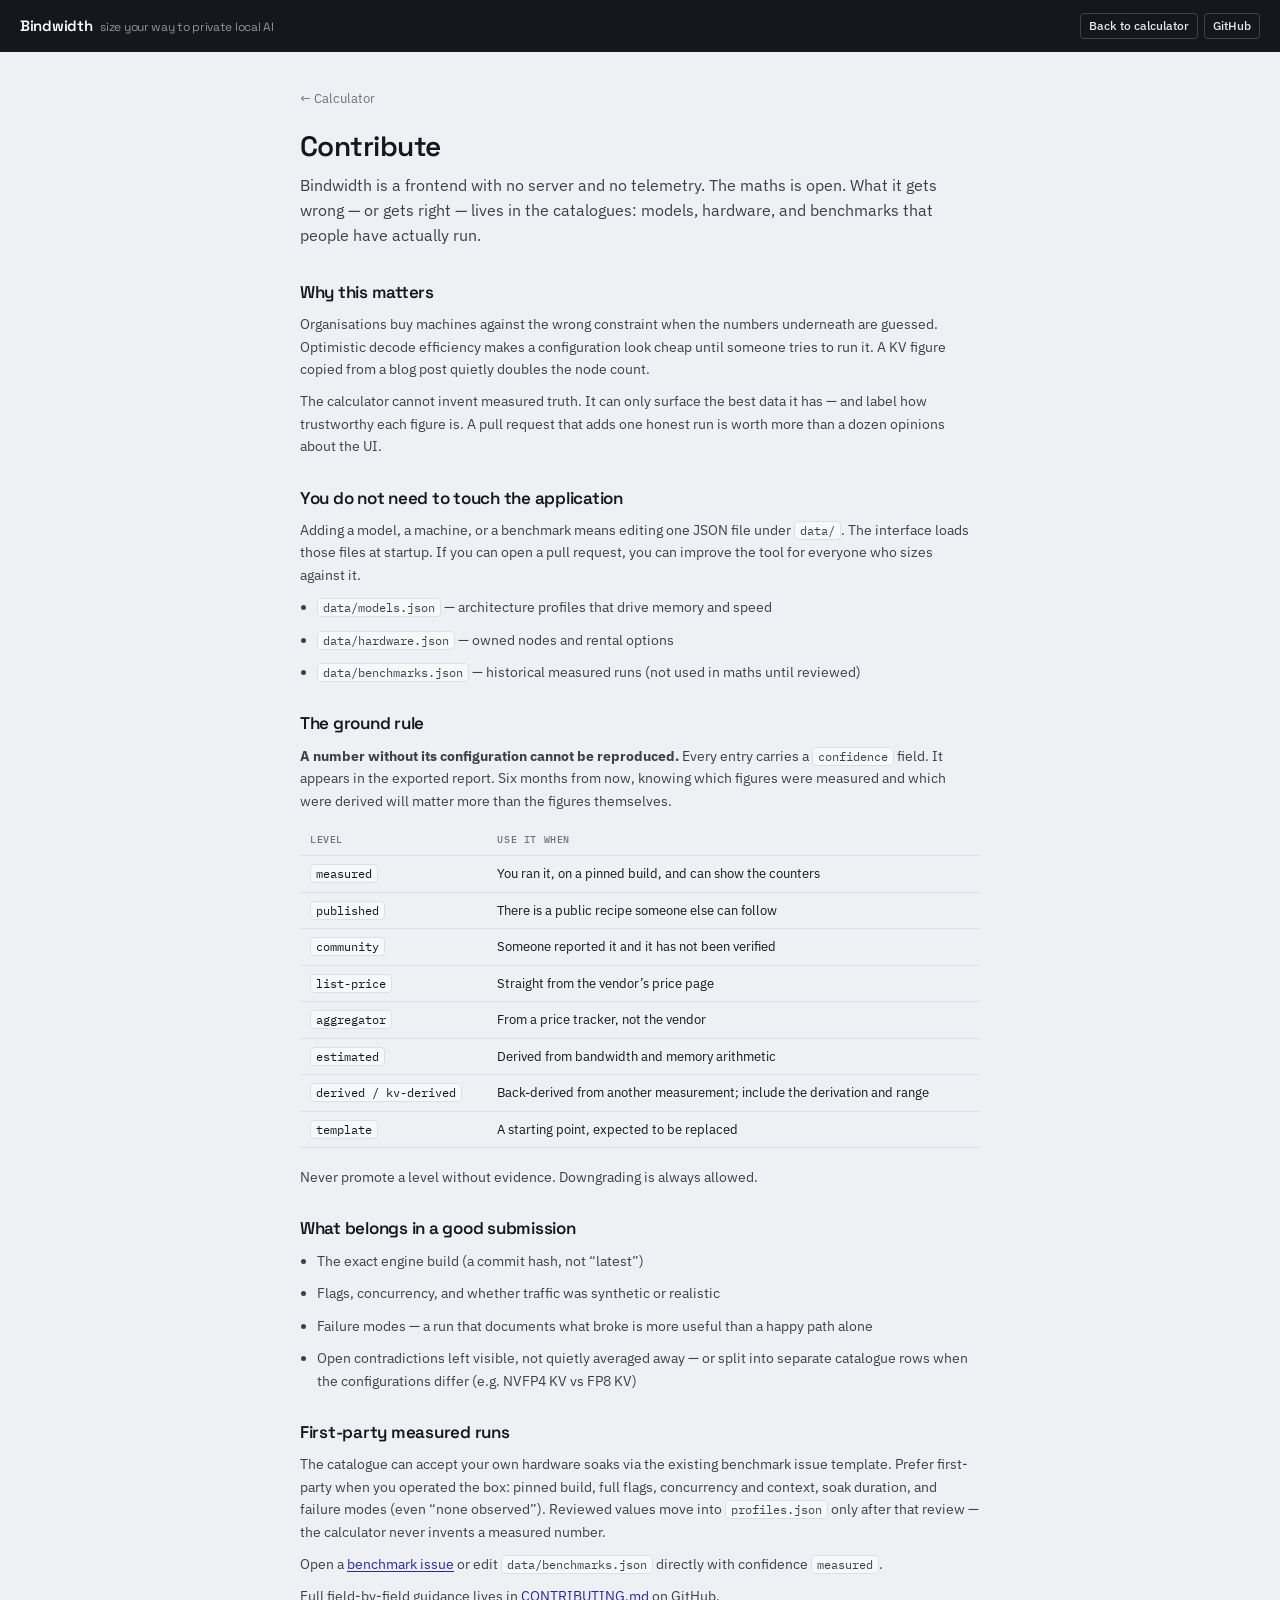
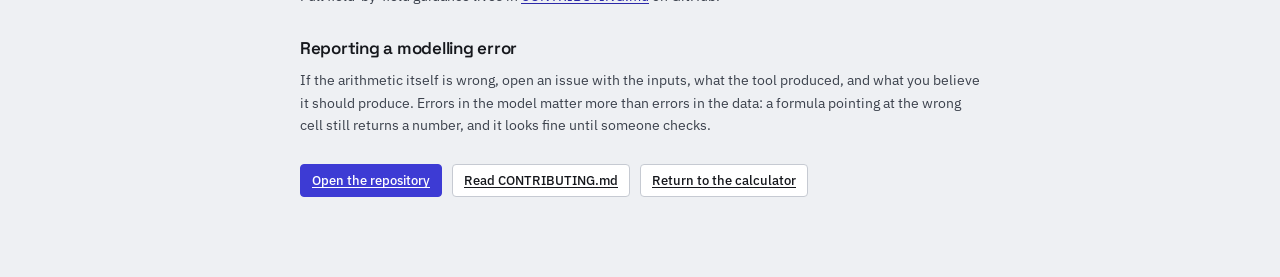
==== commit 0c5c0114: "Make Qwen the default and ship dual MoE yardsticks. Add b300-4x / Qwen3.5, resolve DeepSeek KV by dt" ====
--- a/contribute.html
+++ b/contribute.html
@@ -93,8 +93,22 @@
       <li>The exact engine build (a commit hash, not “latest”)</li>
       <li>Flags, concurrency, and whether traffic was synthetic or realistic</li>
       <li>Failure modes — a run that documents what broke is more useful than a happy path alone</li>
-      <li>Open contradictions left visible, not quietly averaged away</li>
+      <li>Open contradictions left visible, not quietly averaged away — or split into separate catalogue rows when the configurations differ (e.g. NVFP4 KV vs FP8 KV)</li>
     </ul>
+
+    <h2>First-party measured runs</h2>
+    <p>
+      The catalogue can accept your own hardware soaks via the existing benchmark issue
+      template. Prefer first-party when you operated the box: pinned build, full flags,
+      concurrency and context, soak duration, and failure modes (even “none observed”).
+      Reviewed values move into <code>profiles.json</code> only after that review — the
+      calculator never invents a measured number.
+    </p>
+    <p>
+      Open a
+      <a href="https://github.com/juxhinr/bindwidth/issues/new?template=benchmark.yml" target="_blank" rel="noopener">benchmark issue</a>
+      or edit <code>data/benchmarks.json</code> directly with confidence <code>measured</code>.
+    </p>
     <p>
       Full field-by-field guidance lives in
       <a href="https://github.com/juxhinr/bindwidth/blob/main/CONTRIBUTING.md" target="_blank" rel="noopener">CONTRIBUTING.md</a>
